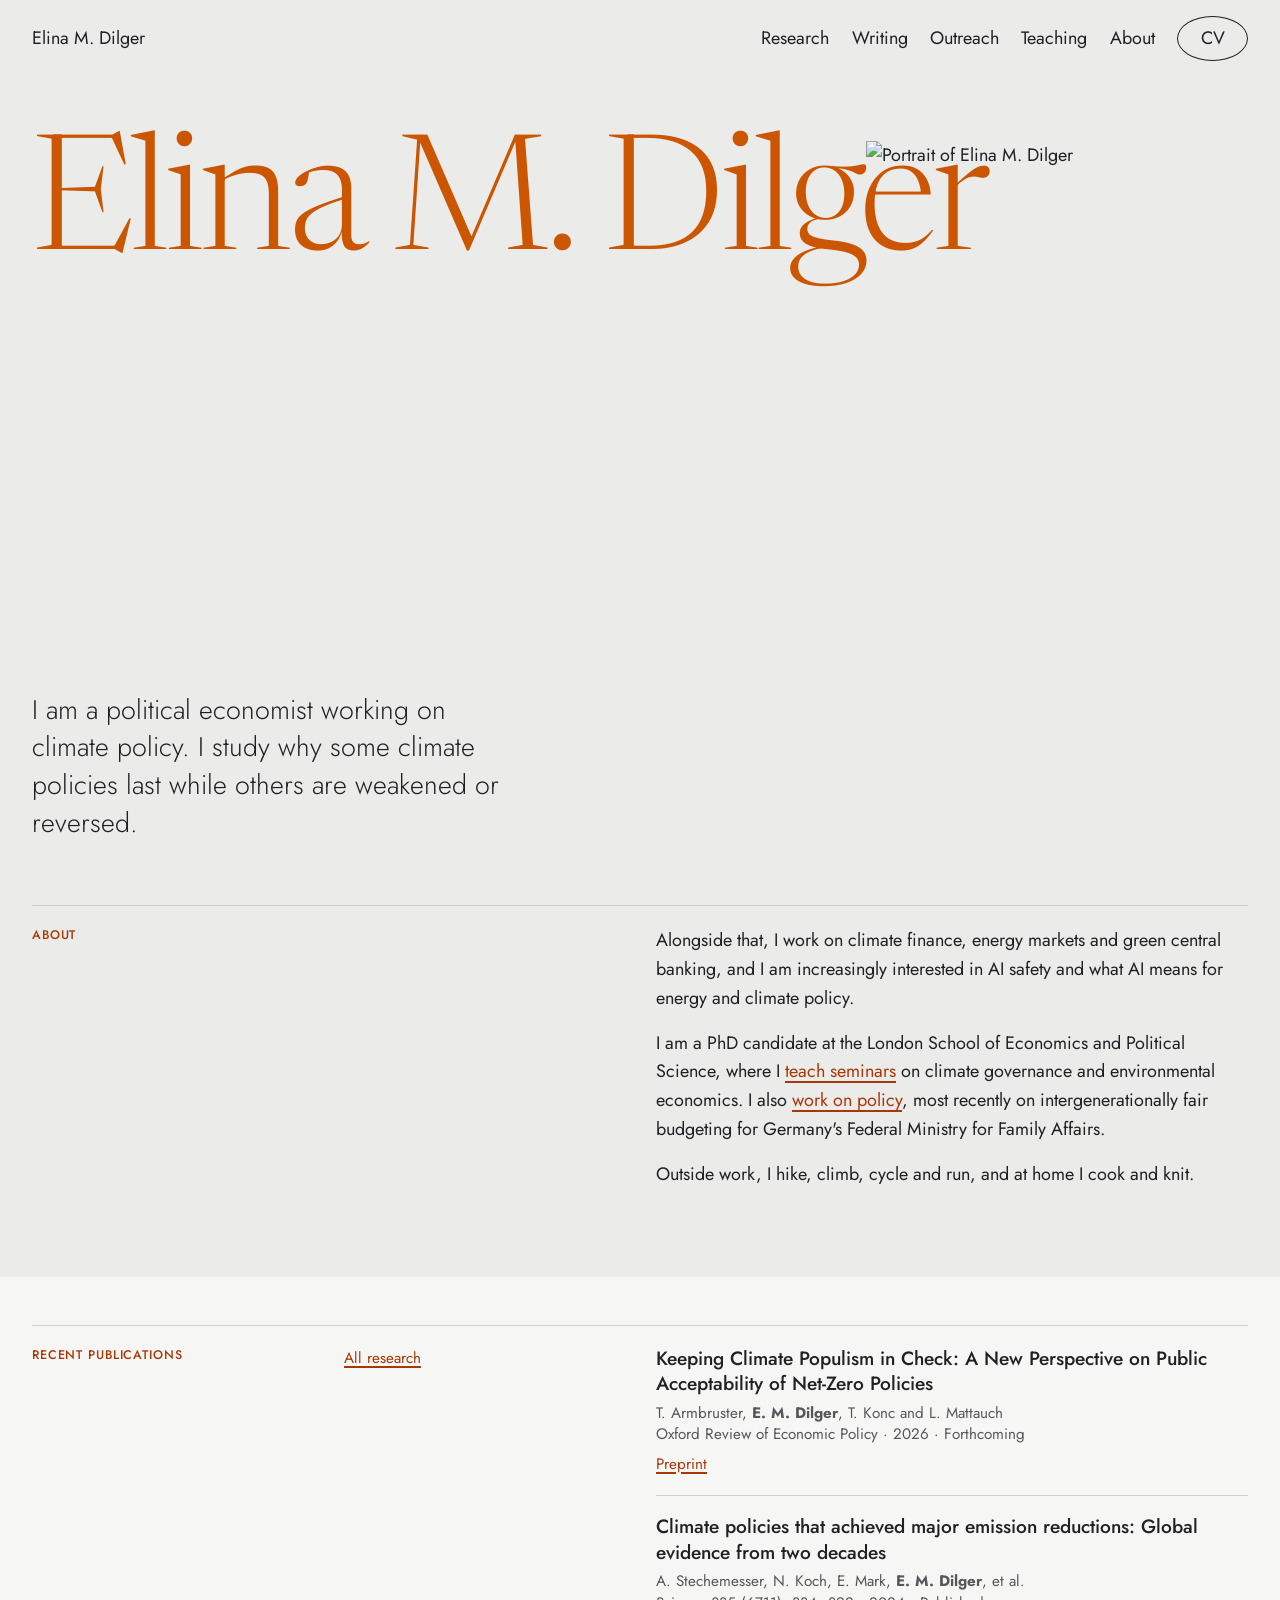
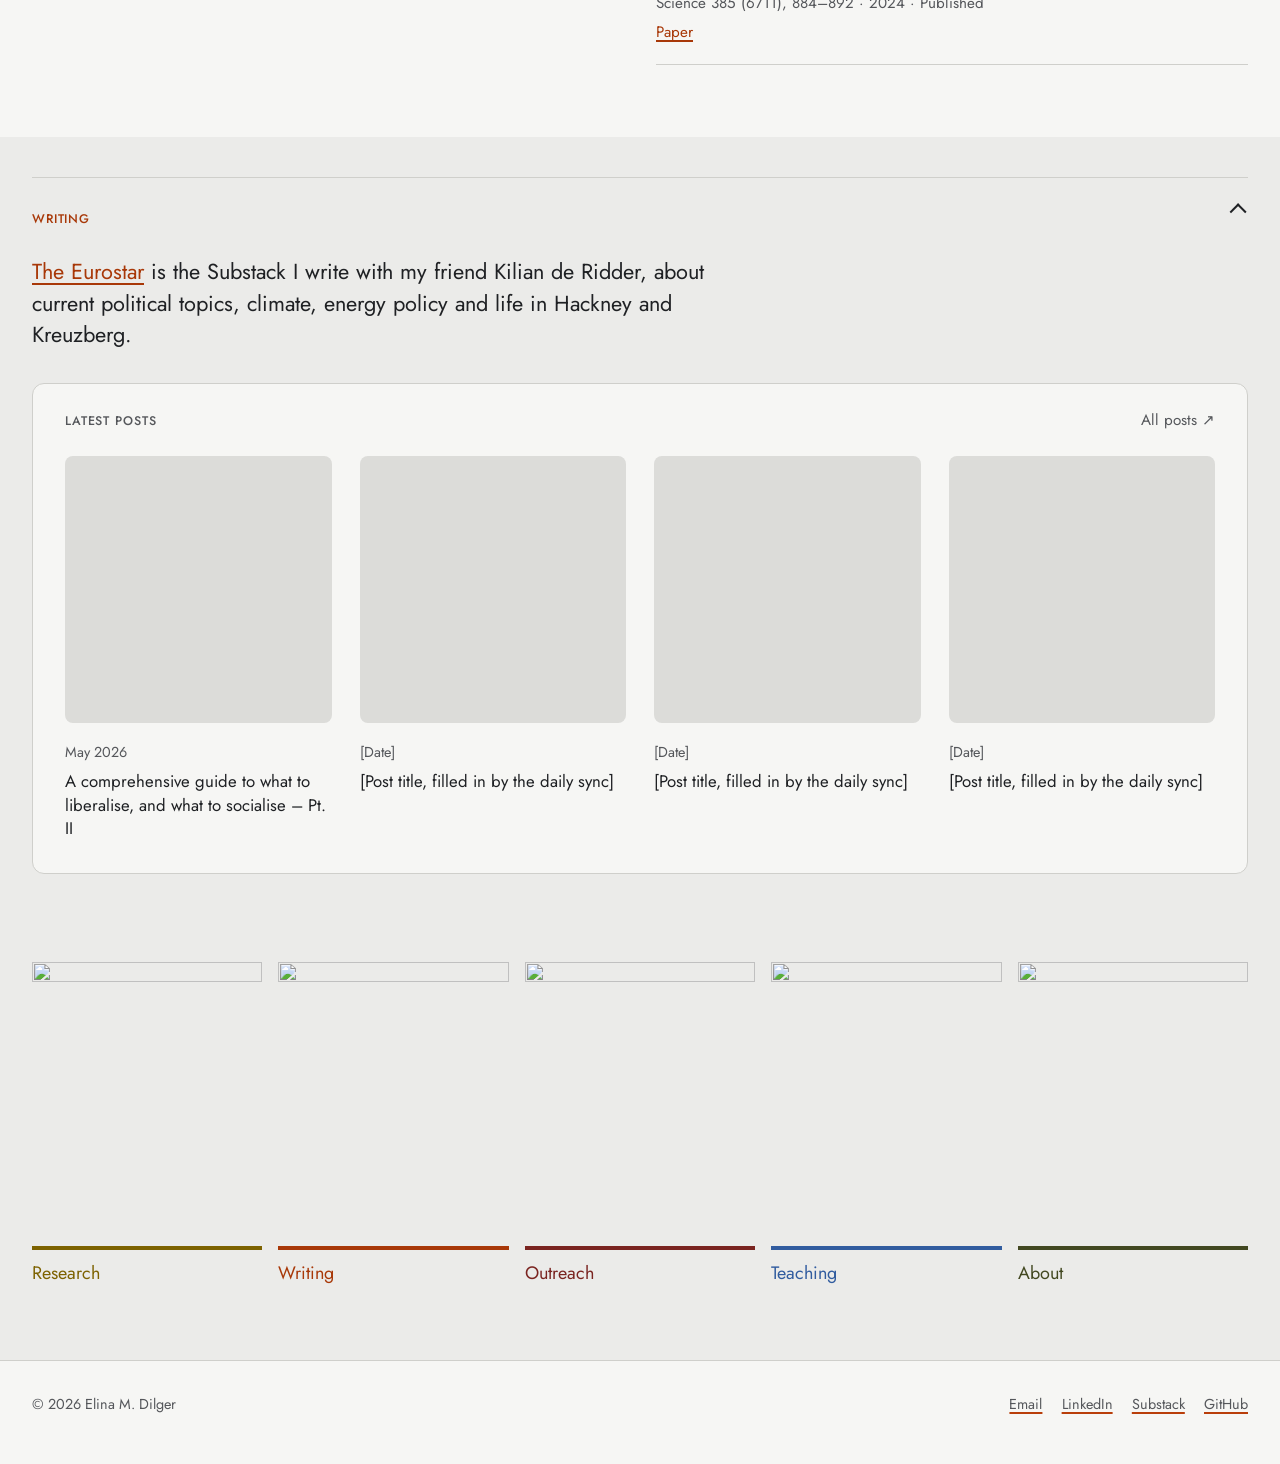
==== index.html @ 394407a6 "Add files via upload" ====
<!doctype html>
<html lang="en">
<head>
<meta charset="utf-8">
<meta name="viewport" content="width=device-width, initial-scale=1, viewport-fit=cover">
<title>Elina M. Dilger</title>
<meta name="description" content="Elina M. Dilger, political economist working on climate policy at the London School of Economics and Political Science.">
<!-- EDIT: if you get your own domain, put it in place of elinadilger.github.io below -->
<meta property="og:type" content="website">
<meta property="og:title" content="Elina M. Dilger">
<meta property="og:description" content="Elina M. Dilger, political economist working on climate policy at the London School of Economics and Political Science.">
<meta property="og:image" content="https://elinadilger.github.io/img/og.jpg">
<meta name="twitter:card" content="summary_large_image">
<meta name="theme-color" content="#ebebe9">
<link rel="icon" href="favicon.svg" type="image/svg+xml">
<link rel="preconnect" href="https://fonts.googleapis.com">
<link rel="preconnect" href="https://fonts.gstatic.com" crossorigin>
<link href="https://fonts.googleapis.com/css2?family=Newsreader:opsz,wght@6..72,300..700&family=Jost:wght@300..500&display=swap" rel="stylesheet">
<link rel="stylesheet" href="style.css">
</head>
<body>
<a class="skip" href="#main-content">Skip to content</a>
<header class="top">
  <a href="index.html">Elina M. Dilger</a>
  <nav>
    <a href="research.html">Research</a>
    <a href="writing.html">Writing</a>
    <a href="outreach.html">Outreach</a>
    <a href="teaching.html">Teaching</a>
    <a href="about.html">About</a>
    <a class="pill" href="cv.pdf">CV</a>
  </nav>
</header>
<main class="home" id="main-content">
<section class="hero">
  <h1>Elina M. Dilger</h1>
  <img class="portrait" src="img/portrait.jpg" alt="Portrait of Elina M. Dilger">
  <!-- EDIT: your two-sentence intro is the text between <p class="lead"> and </p> -->
  <div class="intro">
    <p class="lead">I am a political economist working on climate policy. I study why some climate policies last while others are weakened or reversed.</p>
  </div>
</section>

<section class="row">
  <h2 class="label">About</h2>
  <!-- EDIT: your longer About text; one <p>...</p> per paragraph (name your supervisors here) -->
  <div class="more">
    <p>Alongside that, I work on climate finance, energy markets and green central banking, and I am increasingly interested in AI safety and what AI means for energy and climate policy.</p>
    <p>I am a PhD candidate at the London School of Economics and Political Science, where I <a href="teaching.html">teach seminars</a> on climate governance and environmental economics. I also <a href="outreach.html">work on policy</a>, most recently on intergenerationally fair budgeting for Germany's Federal Ministry for Family Affairs.</p>
    <p>Outside work, I hike, climb, cycle and run, and at home I cook and knit.</p>
  </div>
</section>

<section class="band"><div class="row">
  <h2 class="label">Recent publications</h2>
  <p class="side"><a href="research.html">All research</a></p>
  <ul class="list pubs">
    <li><h3><a href="research.html#climate-populism">Keeping Climate Populism in Check: A New Perspective on Public Acceptability of Net-Zero Policies</a></h3><p>T. Armbruster, <b>E. M. Dilger</b>, T. Konc and L. Mattauch</p><p>Oxford Review of Economic Policy · 2026 · Forthcoming</p><a class="paper" href="https://doi.org/10.2139/ssrn.7200581">Preprint</a></li>
    <li><h3><a href="research.html#science-2024">Climate policies that achieved major emission reductions: Global evidence from two decades</a></h3><p>A. Stechemesser, N. Koch, E. Mark, <b>E. M. Dilger</b>, et al.</p><p>Science 385 (6711), 884–892 · 2024 · Published</p><a class="paper" href="https://doi.org/10.1126/science.adl6547">Paper</a></li>
  </ul>
</div></section>

<details class="fold" open>
  <summary>Writing</summary>
  <p class="fold-lead"><a href="https://theeurostar.substack.com/">The Eurostar</a> is the Substack I write with my friend Kilian de Ridder, about current political topics, climate, energy policy and life in Hackney and Kreuzberg.</p>
  <div class="card">
    <div class="card-head"><h3>Latest posts</h3><a href="https://theeurostar.substack.com/archive">All posts ↗</a></div>
    <div class="posts">
<!-- LATEST -->
<a class="post" href="https://theeurostar.substack.com/p/a-comprehensive-guide-to-what-to-283"><i class="noimg"></i><time>May 2026</time><strong>A comprehensive guide to what to liberalise, and what to socialise – Pt. II</strong></a>
<a class="post" href="https://theeurostar.substack.com/"><i class="noimg"></i><time>[Date]</time><strong>[Post title, filled in by the daily sync]</strong></a>
<a class="post" href="https://theeurostar.substack.com/"><i class="noimg"></i><time>[Date]</time><strong>[Post title, filled in by the daily sync]</strong></a>
<a class="post" href="https://theeurostar.substack.com/"><i class="noimg"></i><time>[Date]</time><strong>[Post title, filled in by the daily sync]</strong></a>
<!-- /LATEST -->
    </div>
  </div>
</details>

<nav class="tiles" aria-label="Pages">
  <a href="research.html" style="--c:var(--a-research)"><img src="img/t-research.jpg" alt=""><span>Research</span></a>
  <a href="writing.html" style="--c:var(--a-writing)"><img src="img/t-writing.jpg" alt=""><span>Writing</span></a>
  <a href="outreach.html" style="--c:var(--a-policy)"><img src="img/t-policy.jpg" alt=""><span>Outreach</span></a>
  <a href="teaching.html" style="--c:var(--a-teaching)"><img src="img/t-teaching.jpg" alt=""><span>Teaching</span></a>
  <a href="about.html" style="--c:var(--a-about)"><img src="img/t-about.jpg" alt=""><span>About</span></a>
</nav>
</main>
<footer>
  <span>© 2026 Elina M. Dilger</span>
  <span><a href="mailto:elina.dilger@philosophy-economics.de">Email</a><a href="https://www.linkedin.com/in/elinadilger">LinkedIn</a><a href="https://theeurostar.substack.com/">Substack</a><a href="https://github.com/elinadilger">GitHub</a></span>
</footer>
</body>
</html>
---- style.css ----
/* Light grey background and Jost for text (my additions); your palette colours mark links and pages.
   Newsreader is only used for your name and the page titles. */
:root{--bg:#ebebe9;--surface:#f6f6f4;--fg:#1f2124;--sub:#55575b;--line:#cfcfcb;--ph:#dcdcd9;--orange:#b93e0a;--orange-text:#a83808;--on-orange:#f6f6f4;
  --a-research:#7d6200;--a-writing:#a83808;--a-policy:#7a2420;--a-teaching:#315c9f;--a-about:#424821;--yellow:#f8efc4;
  --serif:"Newsreader",Georgia,"Times New Roman",serif;--sans:"Jost","Helvetica Neue",Helvetica,Arial,sans-serif;--tw:400;--lw:500;--g:clamp(1.25rem,3vw,2rem);
  color-scheme:light;box-sizing:border-box;scroll-behavior:smooth;scroll-padding-top:env(safe-area-inset-top,0px);
  padding-top:env(safe-area-inset-top,0px);padding-bottom:env(safe-area-inset-bottom,0px)}
*,::before,::after{box-sizing:inherit}
body{margin:0;background:var(--bg);color:var(--fg);font:1.125rem/1.6 var(--sans);font-weight:var(--tw)}

a{color:inherit;text-decoration-color:var(--orange);text-decoration-thickness:2px;text-underline-offset:.2em}
a:hover{color:var(--orange-text)}
main a{color:var(--accent);text-decoration-color:currentColor}
main a:hover{color:var(--accent);text-decoration-thickness:3px}
a:focus-visible,summary:focus-visible{outline:2px solid currentColor;outline-offset:3px}
img{display:block;width:100%;height:auto}

/* Page colours: research and teaching blue, writing moss, outreach ruby, about orange */
main{--accent:var(--orange-text);--title:var(--orange)}
main.research{--accent:var(--a-research);--title:var(--a-research);--surface:var(--yellow)}
main.teaching{--accent:var(--a-teaching);--title:var(--a-teaching)}
main.writing{--accent:var(--a-writing);--title:var(--orange)}
main.about{--accent:var(--a-about);--title:var(--a-about)}
main.outreach{--accent:var(--a-policy);--title:var(--a-policy)}

/* Header */
.top{position:sticky;top:env(safe-area-inset-top,0px);z-index:9;display:flex;flex-wrap:wrap;justify-content:space-between;align-items:center;gap:.5rem 1.5rem;padding:1rem var(--g);background:var(--bg)}
.top a{text-decoration:none}
.top nav{display:flex;flex-wrap:wrap;align-items:center;gap:.4rem 1.4rem}
.top nav [aria-current]{text-decoration:underline;text-decoration-color:var(--orange);text-decoration-thickness:2px}
.pill{padding:.45rem 1.4rem;border:1px solid var(--fg);border-radius:50%}
.pill:hover{background:var(--orange-text);border-color:var(--orange-text);color:var(--on-orange)}

/* Home: your name in burnt orange, overlapping the portrait */
.hero{min-height:calc(100svh - 4.5rem);display:grid;grid-template-columns:1.35fr .65fr;grid-template-rows:auto 1fr;gap:0 2.5rem;padding:4rem var(--g) 3rem}
.hero h1{grid-area:1/1/2/3;position:relative;z-index:1;margin:0;color:#cc5500;font:300 clamp(3.2rem,12.5vw,12.5rem)/.88 var(--serif);letter-spacing:-.025em}
.portrait{grid-area:1/2/3/3;margin-top:0;height:max(22rem,calc(100svh - 16rem));object-fit:cover;object-position:50% 8%}
.intro{grid-area:2/1;align-self:end;max-width:30rem;padding-top:2.5rem}
.intro .lead{font-size:clamp(1.35rem,2.1vw,1.85rem);line-height:1.4}
.more{max-width:38rem}
.more p{margin:0 0 1rem}
.intro p{margin:0 0 1rem}
.lead{margin:0 0 1rem;font-size:clamp(1.2rem,1.7vw,1.45rem);font-weight:300;line-height:1.45}

/* Sub-pages: photo fading into the page, title in the page colour */
.banner{display:grid;margin-bottom:3rem}
.banner>*{grid-area:1/1}
.banner img{height:min(58vh,42vw);object-fit:cover;-webkit-mask-image:linear-gradient(#000 45%,transparent);mask-image:linear-gradient(#000 45%,transparent)}
.banner h1{align-self:end;margin:0 var(--g) -.1em;color:var(--title);font:300 clamp(3.5rem,12vw,11.5rem)/.9 var(--serif);letter-spacing:-.025em}

/* Rows: label | side note | content */
.row{display:grid;grid-template-columns:repeat(4,1fr);gap:1rem 2rem;margin:0 var(--g);padding:1.25rem 0 4.5rem;border-top:1px solid var(--line)}
.row>.lead,.row>:last-child{grid-column:3/-1}
.row>.wide{grid-column:1/-1}
.label,.card-head h3,.fold>summary{margin:0;color:var(--accent);font:var(--lw) .78rem/1.5 var(--sans);letter-spacing:.07em;text-transform:uppercase}
.side{margin:0;font-size:.95rem}
.side p{margin:0 0 1rem}
.meta{color:var(--sub);font:var(--tw) .95rem/1.5 var(--sans)}

/* Lists and the accordion */
.list{margin:0;padding:0;list-style:none}
.list li,summary{display:flex;flex-wrap:wrap;align-items:baseline;gap:.2rem 1rem;padding:1rem 0;font-size:1.15rem;line-height:1.4}
.list li{border-bottom:1px solid var(--line)}
.list li:first-child{padding-top:0}
.list .meta{margin-left:auto}
.stack li{display:block}
.stack .meta{display:block;margin:.35rem 0 0}
details{border-top:1px solid var(--line)}
details:last-of-type{border-bottom:1px solid var(--line)}
summary{cursor:pointer;list-style:none}
summary::-webkit-details-marker{display:none}
summary::after{content:"+";display:grid;place-items:center;width:1.7rem;height:1.7rem;margin-left:auto;border-radius:50%;background:var(--accent);color:var(--bg);font:400 1.15rem/1 var(--sans)}
details[open] summary::after{content:"−"}
details p{margin:0 0 1.5rem;max-width:38rem}

/* Substack posts (filled in by update_posts.py) */
.card{padding:1.5rem 2rem 2rem;border:1px solid var(--line);border-radius:12px;background:var(--surface)}
.card-head{display:flex;justify-content:space-between;align-items:baseline;gap:1rem;margin-bottom:1.5rem}
.card-head h3{color:var(--sub)}
.card-head a{color:var(--sub);text-decoration:none;font-size:.95rem}
.card-head a:hover{color:var(--fg)}
.posts{display:grid;grid-template-columns:repeat(4,minmax(0,1fr));gap:2rem 1.75rem}
.post{display:block;text-decoration:none;color:var(--fg)!important}
.post img,.noimg{display:block;aspect-ratio:1;object-fit:cover;margin-bottom:.9rem;border-radius:8px;background:var(--ph)}
.post time{color:var(--sub);font-size:.9rem}
.post strong{display:block;margin-top:.25rem;font-size:1.05rem;font-weight:var(--tw);line-height:1.4}
.post:hover strong{text-decoration:underline;text-decoration-color:var(--orange);text-decoration-thickness:2px}

/* Collapsible section on the home page */
.fold{margin:0 var(--g) 3rem;padding-bottom:1rem;border-bottom:0!important}
.fold>summary{justify-content:space-between;padding:1.75rem 0}
.fold>summary::after{content:"";width:.6rem;height:.6rem;margin-right:.3rem;border:solid var(--fg);border-width:2px 2px 0 0;border-radius:0;background:none;transform:rotate(-45deg)}
.fold:not([open])>summary::after{transform:rotate(135deg)}
.fold-lead{margin:0 0 2rem!important;max-width:44rem!important;font-size:clamp(1.2rem,1.7vw,1.45rem);line-height:1.45}

/* Grey panels (formerly the coloured bands) */
.band{margin-bottom:2.5rem;padding-top:3rem;background:var(--surface)}

/* Fonts: Newsreader only for your name and page titles; Helvetica for everything else */

/* Picture rows */
.tiles{display:grid;grid-template-columns:repeat(5,1fr);gap:1rem;margin:0 var(--g);padding:1.5rem 0 4.5rem}
.tiles a{text-decoration:none;color:var(--c)}
.tiles img{aspect-ratio:4/5;object-fit:cover;margin-bottom:.6rem;border-bottom:4px solid var(--c)}
.tiles a:hover span{text-decoration:underline;text-decoration-thickness:2px}
.strip{display:grid;grid-template-columns:repeat(4,1fr);gap:1rem;padding-top:1rem}

footer{display:flex;flex-wrap:wrap;justify-content:space-between;gap:1rem;padding:2rem var(--g) 3rem;background:var(--surface);border-top:1px solid var(--line);color:var(--sub);font-size:.9rem}
footer a+a{margin-left:1.2rem}

@media (max-width:760px){
  .top{position:static}.top nav{gap:.3rem .9rem;font-size:.92rem}
  .hero{grid-template-columns:1fr}.hero h1,.portrait,.intro{grid-area:auto}.portrait{margin-top:1.5rem;height:auto}.hero{min-height:0;padding-top:2.5rem}
  .row{grid-template-columns:1fr}.row>.lead,.row>:last-child,.row>.wide{grid-column:auto}
  .tiles,.strip,.posts{grid-template-columns:1fr 1fr}.card{padding:1.25rem}.post strong{font-size:1.1rem}
  .banner img{height:45vh}
}
@media (prefers-reduced-motion:reduce){:root{scroll-behavior:auto}}

/* Publications, laid out like an academic site: title, authors, venue · year · status, link */
.pubs li{display:block;padding:1.1rem 0 1.25rem}
.pubs h3{margin:0 0 .35rem;font-size:1.2rem;font-weight:500;line-height:1.35}
.pubs h3 a{color:var(--fg);text-decoration:none}
.pubs h3 a:hover{text-decoration:underline;text-decoration-color:var(--accent)}
.pubs p{margin:0;color:var(--sub);font-size:.95rem}
.pubs .paper{display:inline-block;margin-top:.5rem;font-size:.95rem}

/* Skip link for keyboard users, visible only when focused */
.skip{position:absolute;left:-999px;top:0}
.skip:focus{left:1rem;top:1rem;z-index:99;padding:.5rem 1rem;background:var(--surface);color:var(--fg)}
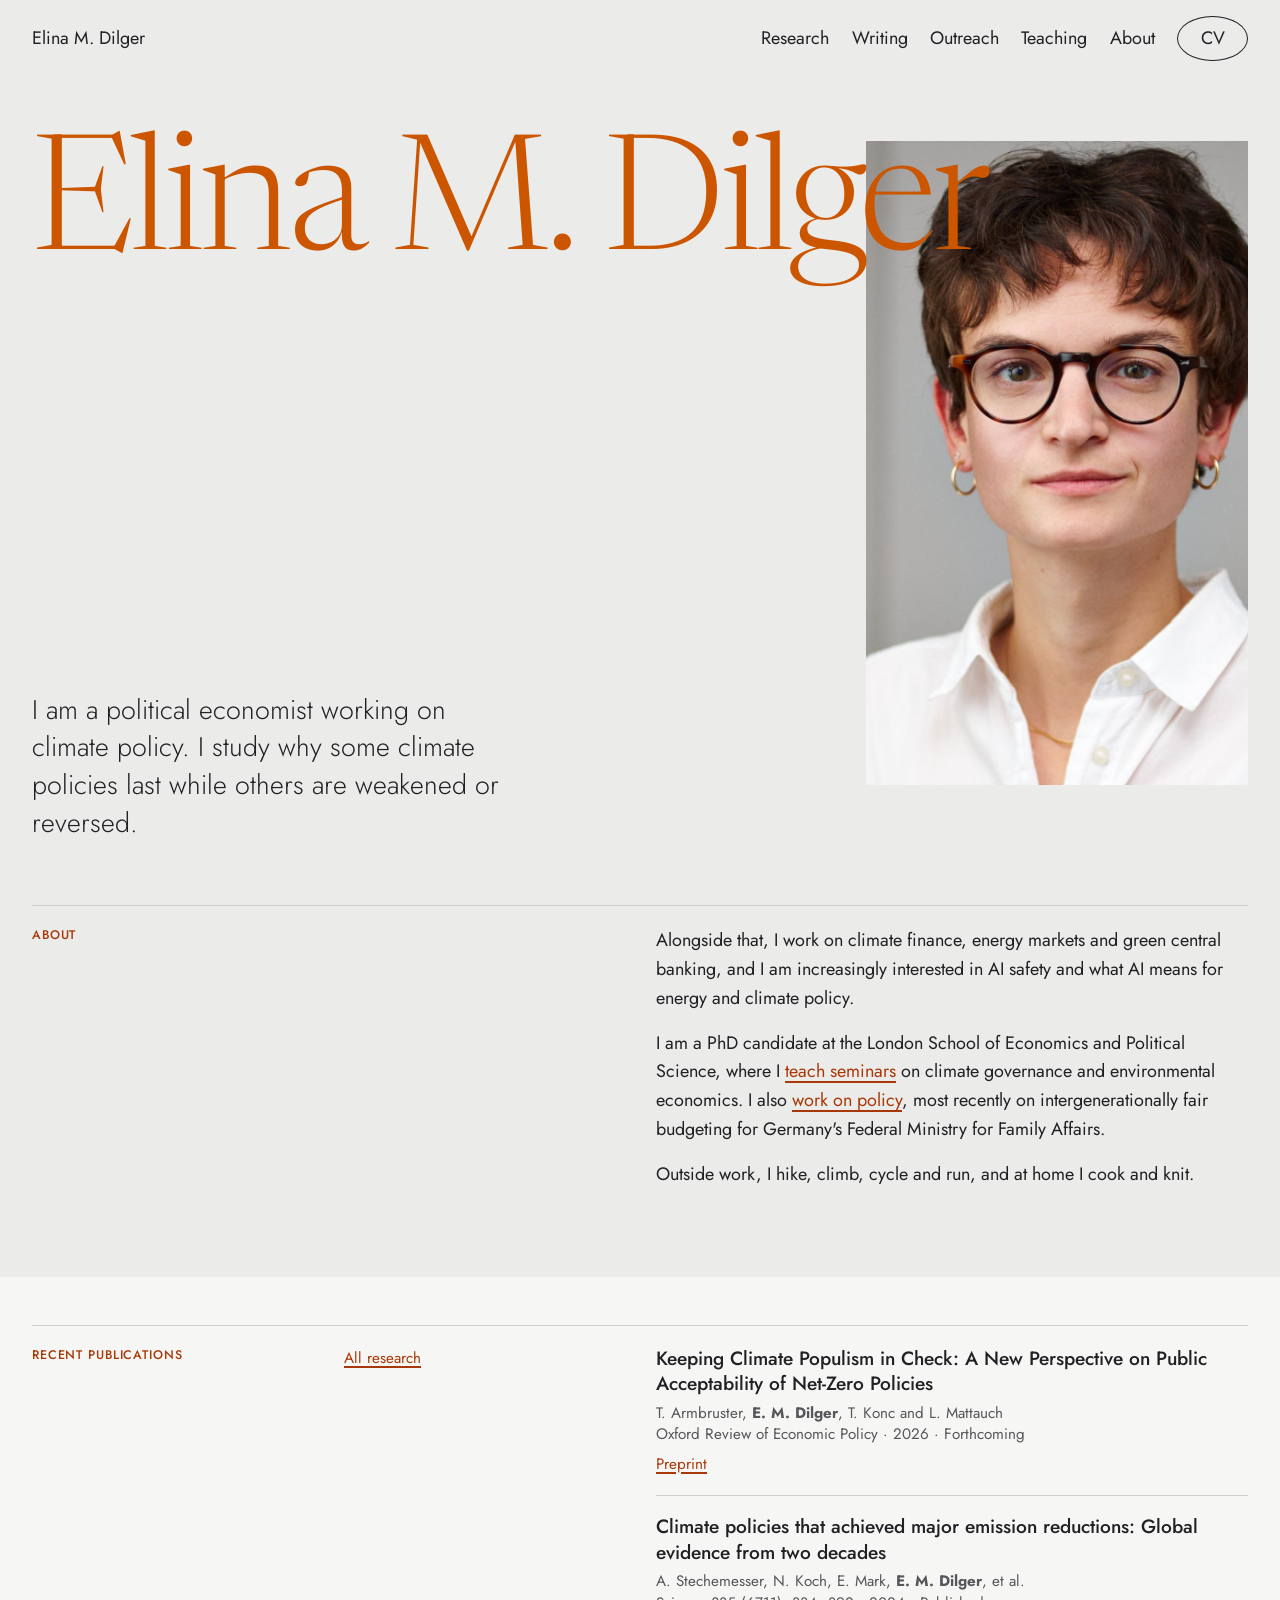
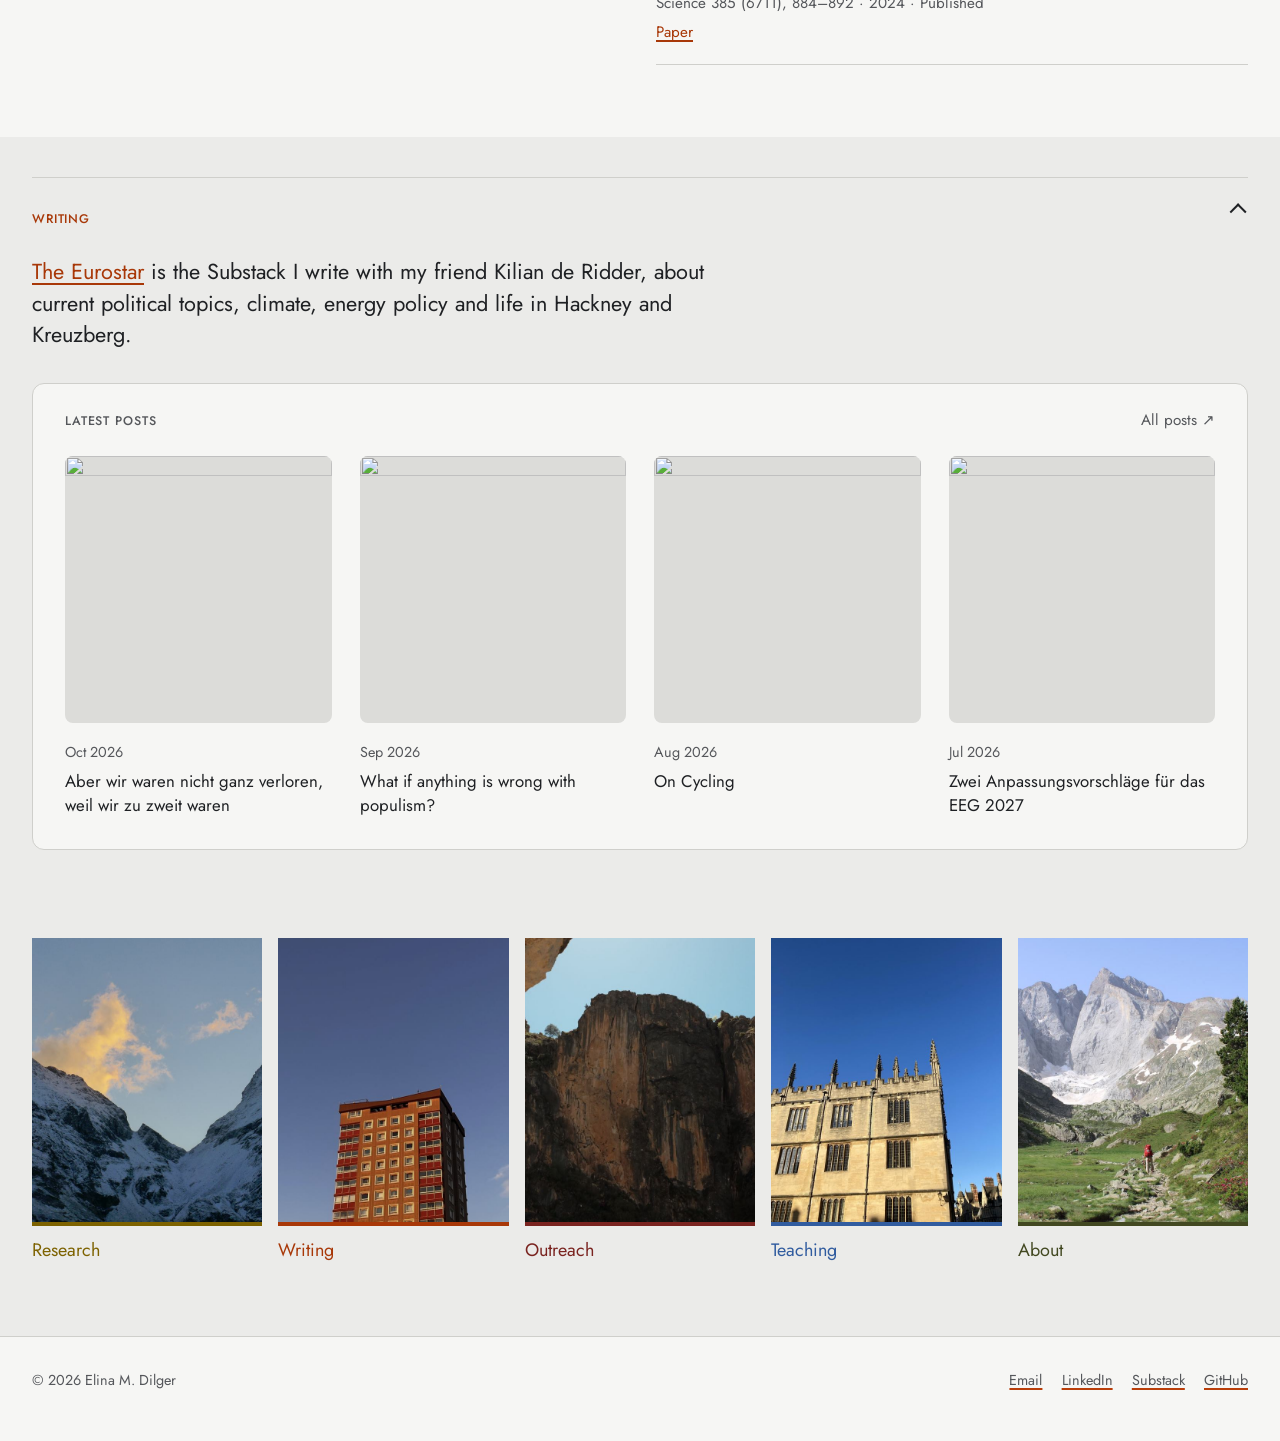
==== commit 00a8cf9f: "Sync Substack posts" ====
--- a/index.html
+++ b/index.html
@@ -67,10 +67,10 @@
     <div class="card-head"><h3>Latest posts</h3><a href="https://theeurostar.substack.com/archive">All posts ↗</a></div>
     <div class="posts">
 <!-- LATEST -->
-<a class="post" href="https://theeurostar.substack.com/p/a-comprehensive-guide-to-what-to-283"><i class="noimg"></i><time>May 2026</time><strong>A comprehensive guide to what to liberalise, and what to socialise – Pt. II</strong></a>
-<a class="post" href="https://theeurostar.substack.com/"><i class="noimg"></i><time>[Date]</time><strong>[Post title, filled in by the daily sync]</strong></a>
-<a class="post" href="https://theeurostar.substack.com/"><i class="noimg"></i><time>[Date]</time><strong>[Post title, filled in by the daily sync]</strong></a>
-<a class="post" href="https://theeurostar.substack.com/"><i class="noimg"></i><time>[Date]</time><strong>[Post title, filled in by the daily sync]</strong></a>
+<a class="post" href="https://theeurostar.substack.com/p/aber-wir-waren-nicht-ganz-verloren"><img src="https://substack-post-media.s3.amazonaws.com/public/images/51def312-199f-4d33-9142-0fa51198393d_538x432.png" alt="" loading="lazy"><time>Oct 2026</time><strong>Aber wir waren nicht ganz verloren, weil wir zu zweit waren</strong></a>
+<a class="post" href="https://theeurostar.substack.com/p/what-if-anything-is-wrong-with-populism"><img src="https://substackcdn.com/image/fetch/$s_!FF9q!,f_auto,q_auto:good,fl_progressive:steep/https%3A%2F%2Fsubstack-post-media.s3.amazonaws.com%2Fpublic%2Fimages%2Fa48814f5-ab0b-43dc-a00c-185fd877b3b2_2560x1440.jpeg" alt="" loading="lazy"><time>Sep 2026</time><strong>What if anything is wrong with populism?</strong></a>
+<a class="post" href="https://theeurostar.substack.com/p/on-cycling"><img src="https://substackcdn.com/image/fetch/$s_!begP!,f_auto,q_auto:good,fl_progressive:steep/https%3A%2F%2Fsubstack-post-media.s3.amazonaws.com%2Fpublic%2Fimages%2F392d78e0-2918-4a5f-857d-c446f0f12316_1939x1270.jpeg" alt="" loading="lazy"><time>Aug 2026</time><strong>On Cycling</strong></a>
+<a class="post" href="https://theeurostar.substack.com/p/zwei-anpassungsvorschlage-fur-das"><img src="https://substack-post-media.s3.amazonaws.com/public/images/2a2e6c26-b6bc-4889-8c1c-981942321c95_1280x853.jpeg" alt="" loading="lazy"><time>Jul 2026</time><strong>Zwei Anpassungsvorschläge für das EEG 2027</strong></a>
 <!-- /LATEST -->
     </div>
   </div>
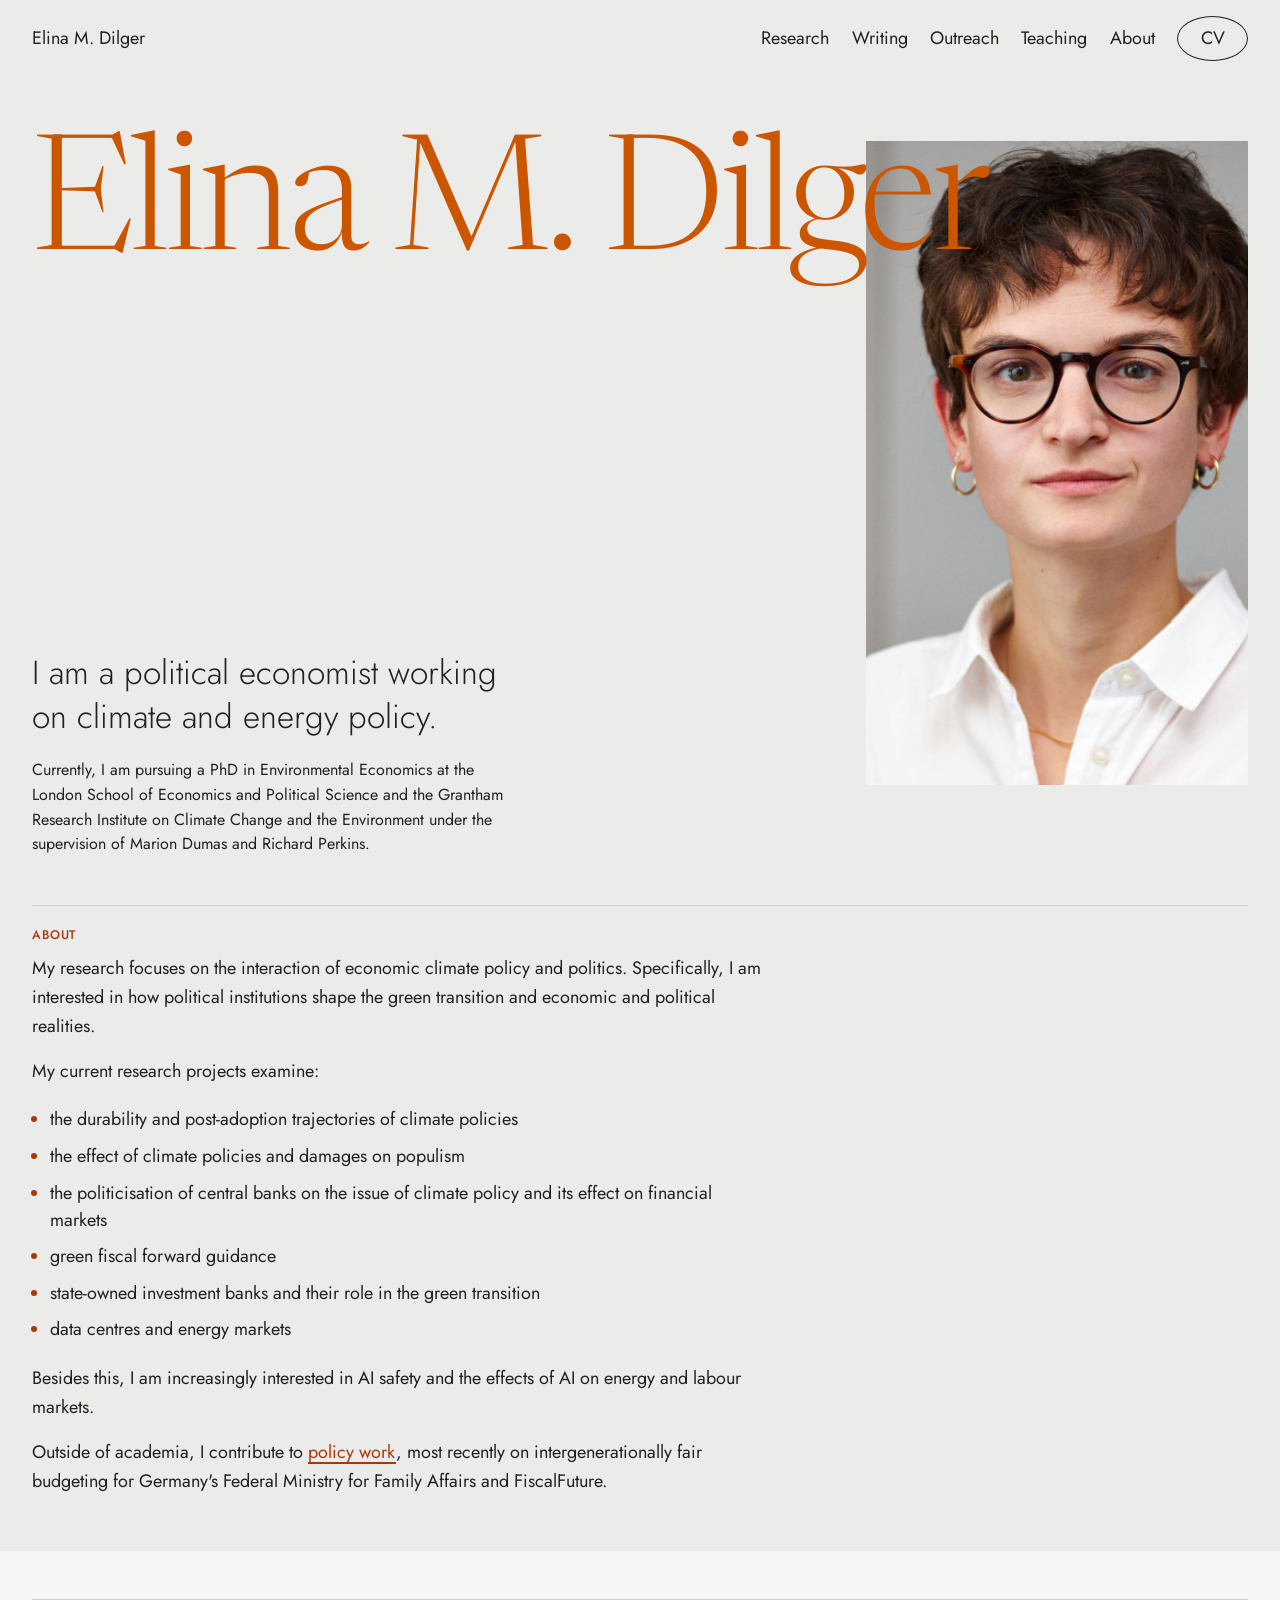
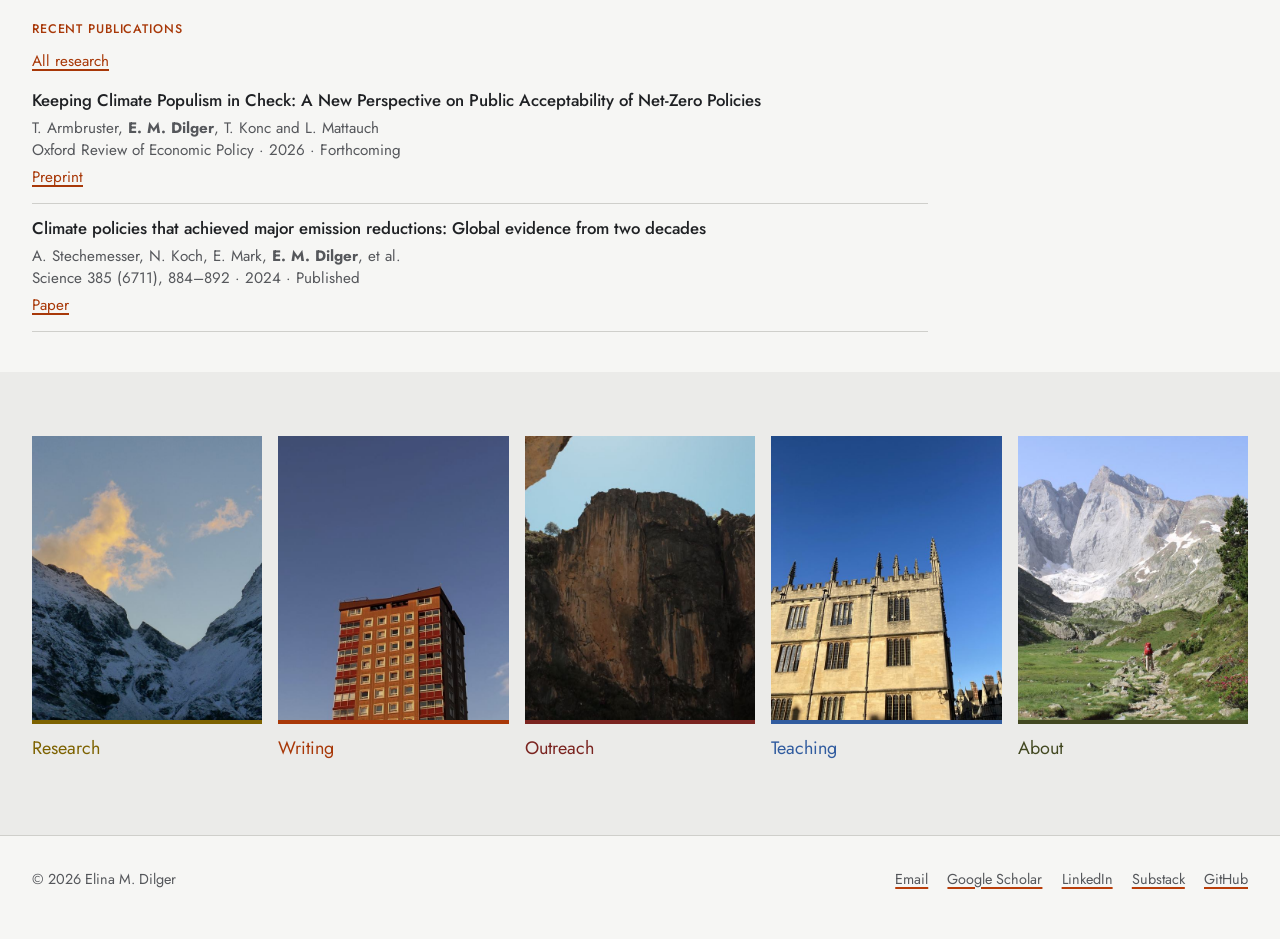
==== commit 960481a8: "Add files via upload" ====
--- a/index.html
+++ b/index.html
@@ -37,7 +37,8 @@
   <img class="portrait" src="img/portrait.jpg" alt="Portrait of Elina M. Dilger">
   <!-- EDIT: your two-sentence intro is the text between <p class="lead"> and </p> -->
   <div class="intro">
-    <p class="lead">I am a political economist working on climate policy. I study why some climate policies last while others are weakened or reversed.</p>
+    <p class="lead">I am a political economist working on climate and energy policy.</p>
+    <p class="small">Currently, I am pursuing a PhD in Environmental Economics at the London School of Economics and Political Science and the Grantham Research Institute on Climate Change and the Environment under the supervision of Marion Dumas and Richard Perkins.</p>
   </div>
 </section>
 
@@ -45,9 +46,18 @@
   <h2 class="label">About</h2>
   <!-- EDIT: your longer About text; one <p>...</p> per paragraph (name your supervisors here) -->
   <div class="more">
-    <p>Alongside that, I work on climate finance, energy markets and green central banking, and I am increasingly interested in AI safety and what AI means for energy and climate policy.</p>
-    <p>I am a PhD candidate at the London School of Economics and Political Science, where I <a href="teaching.html">teach seminars</a> on climate governance and environmental economics. I also <a href="outreach.html">work on policy</a>, most recently on intergenerationally fair budgeting for Germany's Federal Ministry for Family Affairs.</p>
-    <p>Outside work, I hike, climb, cycle and run, and at home I cook and knit.</p>
+    <p>My research focuses on the interaction of economic climate policy and politics. Specifically, I am interested in how political institutions shape the green transition and economic and political realities.</p>
+    <p>My current research projects examine:</p>
+    <ul class="bullets">
+      <li>the durability and post-adoption trajectories of climate policies</li>
+      <li>the effect of climate policies and damages on populism</li>
+      <li>the politicisation of central banks on the issue of climate policy and its effect on financial markets</li>
+      <li>green fiscal forward guidance</li>
+      <li>state-owned investment banks and their role in the green transition</li>
+      <li>data centres and energy markets</li>
+    </ul>
+    <p>Besides this, I am increasingly interested in AI safety and the effects of AI on energy and labour markets.</p>
+    <p>Outside of academia, I contribute to <a href="outreach.html">policy work</a>, most recently on intergenerationally fair budgeting for Germany's Federal Ministry for Family Affairs and FiscalFuture.</p>
   </div>
 </section>
 
@@ -55,26 +65,11 @@
   <h2 class="label">Recent publications</h2>
   <p class="side"><a href="research.html">All research</a></p>
   <ul class="list pubs">
-    <li><h3><a href="research.html#climate-populism">Keeping Climate Populism in Check: A New Perspective on Public Acceptability of Net-Zero Policies</a></h3><p>T. Armbruster, <b>E. M. Dilger</b>, T. Konc and L. Mattauch</p><p>Oxford Review of Economic Policy · 2026 · Forthcoming</p><a class="paper" href="https://doi.org/10.2139/ssrn.7200581">Preprint</a></li>
-    <li><h3><a href="research.html#science-2024">Climate policies that achieved major emission reductions: Global evidence from two decades</a></h3><p>A. Stechemesser, N. Koch, E. Mark, <b>E. M. Dilger</b>, et al.</p><p>Science 385 (6711), 884–892 · 2024 · Published</p><a class="paper" href="https://doi.org/10.1126/science.adl6547">Paper</a></li>
+    <li><h3>Keeping Climate Populism in Check: A New Perspective on Public Acceptability of Net-Zero Policies</h3><p>T. Armbruster, <b>E. M. Dilger</b>, T. Konc and L. Mattauch</p><p>Oxford Review of Economic Policy · 2026 · Forthcoming</p><a class="paper" href="https://doi.org/10.2139/ssrn.7200581">Preprint</a></li>
+    <li><h3>Climate policies that achieved major emission reductions: Global evidence from two decades</h3><p>A. Stechemesser, N. Koch, E. Mark, <b>E. M. Dilger</b>, et al.</p><p>Science 385 (6711), 884–892 · 2024 · Published</p><a class="paper" href="https://doi.org/10.1126/science.adl6547">Paper</a></li>
   </ul>
 </div></section>
 
-<details class="fold" open>
-  <summary>Writing</summary>
-  <p class="fold-lead"><a href="https://theeurostar.substack.com/">The Eurostar</a> is the Substack I write with my friend Kilian de Ridder, about current political topics, climate, energy policy and life in Hackney and Kreuzberg.</p>
-  <div class="card">
-    <div class="card-head"><h3>Latest posts</h3><a href="https://theeurostar.substack.com/archive">All posts ↗</a></div>
-    <div class="posts">
-<!-- LATEST -->
-<a class="post" href="https://theeurostar.substack.com/p/aber-wir-waren-nicht-ganz-verloren"><img src="https://substack-post-media.s3.amazonaws.com/public/images/51def312-199f-4d33-9142-0fa51198393d_538x432.png" alt="" loading="lazy"><time>Oct 2026</time><strong>Aber wir waren nicht ganz verloren, weil wir zu zweit waren</strong></a>
-<a class="post" href="https://theeurostar.substack.com/p/what-if-anything-is-wrong-with-populism"><img src="https://substackcdn.com/image/fetch/$s_!FF9q!,f_auto,q_auto:good,fl_progressive:steep/https%3A%2F%2Fsubstack-post-media.s3.amazonaws.com%2Fpublic%2Fimages%2Fa48814f5-ab0b-43dc-a00c-185fd877b3b2_2560x1440.jpeg" alt="" loading="lazy"><time>Sep 2026</time><strong>What if anything is wrong with populism?</strong></a>
-<a class="post" href="https://theeurostar.substack.com/p/on-cycling"><img src="https://substackcdn.com/image/fetch/$s_!begP!,f_auto,q_auto:good,fl_progressive:steep/https%3A%2F%2Fsubstack-post-media.s3.amazonaws.com%2Fpublic%2Fimages%2F392d78e0-2918-4a5f-857d-c446f0f12316_1939x1270.jpeg" alt="" loading="lazy"><time>Aug 2026</time><strong>On Cycling</strong></a>
-<a class="post" href="https://theeurostar.substack.com/p/zwei-anpassungsvorschlage-fur-das"><img src="https://substack-post-media.s3.amazonaws.com/public/images/2a2e6c26-b6bc-4889-8c1c-981942321c95_1280x853.jpeg" alt="" loading="lazy"><time>Jul 2026</time><strong>Zwei Anpassungsvorschläge für das EEG 2027</strong></a>
-<!-- /LATEST -->
-    </div>
-  </div>
-</details>
 
 <nav class="tiles" aria-label="Pages">
   <a href="research.html" style="--c:var(--a-research)"><img src="img/t-research.jpg" alt=""><span>Research</span></a>
@@ -86,7 +81,7 @@
 </main>
 <footer>
   <span>© 2026 Elina M. Dilger</span>
-  <span><a href="mailto:elina.dilger@philosophy-economics.de">Email</a><a href="https://www.linkedin.com/in/elinadilger">LinkedIn</a><a href="https://theeurostar.substack.com/">Substack</a><a href="https://github.com/elinadilger">GitHub</a></span>
+  <span><a href="mailto:e.m.dilger@lse.ac.uk">Email</a><a href="https://scholar.google.com/citations?user=KeBT8BgAAAAJ&amp;hl=en">Google Scholar</a><a href="https://www.linkedin.com/in/elinadilger">LinkedIn</a><a href="https://theeurostar.substack.com/">Substack</a><a href="https://github.com/elinadilger">GitHub</a></span>
 </footer>
 </body>
 </html>
--- a/style.css
+++ b/style.css
@@ -17,7 +17,7 @@
 
 /* Page colours: research and teaching blue, writing moss, outreach ruby, about orange */
 main{--accent:var(--orange-text);--title:var(--orange)}
-main.research{--accent:var(--a-research);--title:var(--a-research);--surface:var(--yellow)}
+main.research{--accent:var(--a-research);--title:var(--a-research)}
 main.teaching{--accent:var(--a-teaching);--title:var(--a-teaching)}
 main.writing{--accent:var(--a-writing);--title:var(--orange)}
 main.about{--accent:var(--a-about);--title:var(--a-about)}
@@ -36,22 +36,22 @@
 .hero h1{grid-area:1/1/2/3;position:relative;z-index:1;margin:0;color:#cc5500;font:300 clamp(3.2rem,12.5vw,12.5rem)/.88 var(--serif);letter-spacing:-.025em}
 .portrait{grid-area:1/2/3/3;margin-top:0;height:max(22rem,calc(100svh - 16rem));object-fit:cover;object-position:50% 8%}
 .intro{grid-area:2/1;align-self:end;max-width:30rem;padding-top:2.5rem}
-.intro .lead{font-size:clamp(1.35rem,2.1vw,1.85rem);line-height:1.4}
+.intro .lead{font-size:clamp(1.5rem,2.6vw,2.4rem);line-height:1.3}
 .more{max-width:38rem}
 .more p{margin:0 0 1rem}
 .intro p{margin:0 0 1rem}
 .lead{margin:0 0 1rem;font-size:clamp(1.2rem,1.7vw,1.45rem);font-weight:300;line-height:1.45}
 
 /* Sub-pages: photo fading into the page, title in the page colour */
-.banner{display:grid;margin-bottom:3rem}
+.banner{display:grid;margin-bottom:2rem}
 .banner>*{grid-area:1/1}
-.banner img{height:min(58vh,42vw);object-fit:cover;-webkit-mask-image:linear-gradient(#000 45%,transparent);mask-image:linear-gradient(#000 45%,transparent)}
-.banner h1{align-self:end;margin:0 var(--g) -.1em;color:var(--title);font:300 clamp(3.5rem,12vw,11.5rem)/.9 var(--serif);letter-spacing:-.025em}
+.banner img{height:min(44vh,32vw);object-fit:cover;-webkit-mask-image:linear-gradient(#000 45%,transparent);mask-image:linear-gradient(#000 45%,transparent)}
+.banner h1{align-self:end;margin:0 var(--g) -.1em;color:var(--title);font:300 clamp(3rem,9vw,8.5rem)/.9 var(--serif);letter-spacing:-.025em}
 
 /* Rows: label | side note | content */
-.row{display:grid;grid-template-columns:repeat(4,1fr);gap:1rem 2rem;margin:0 var(--g);padding:1.25rem 0 4.5rem;border-top:1px solid var(--line)}
-.row>.lead,.row>:last-child{grid-column:3/-1}
-.row>.wide{grid-column:1/-1}
+.row{display:grid;grid-template-columns:minmax(0,56rem);gap:.6rem;margin:0 var(--g);padding:1.25rem 0 2.5rem;border-top:1px solid var(--line);align-items:start}
+.row>*{grid-column:1}
+.row>.side{margin-bottom:.4rem}
 .label,.card-head h3,.fold>summary{margin:0;color:var(--accent);font:var(--lw) .78rem/1.5 var(--sans);letter-spacing:.07em;text-transform:uppercase}
 .side{margin:0;font-size:.95rem}
 .side p{margin:0 0 1rem}
@@ -59,7 +59,7 @@
 
 /* Lists and the accordion */
 .list{margin:0;padding:0;list-style:none}
-.list li,summary{display:flex;flex-wrap:wrap;align-items:baseline;gap:.2rem 1rem;padding:1rem 0;font-size:1.15rem;line-height:1.4}
+.list li,summary{display:flex;flex-wrap:wrap;align-items:baseline;gap:.2rem 1rem;padding:.65rem 0;font-size:1.02rem;line-height:1.45}
 .list li{border-bottom:1px solid var(--line)}
 .list li:first-child{padding-top:0}
 .list .meta{margin-left:auto}
@@ -111,20 +111,30 @@
 @media (max-width:760px){
   .top{position:static}.top nav{gap:.3rem .9rem;font-size:.92rem}
   .hero{grid-template-columns:1fr}.hero h1,.portrait,.intro{grid-area:auto}.portrait{margin-top:1.5rem;height:auto}.hero{min-height:0;padding-top:2.5rem}
-  .row{grid-template-columns:1fr}.row>.lead,.row>:last-child,.row>.wide{grid-column:auto}
+  
   .tiles,.strip,.posts{grid-template-columns:1fr 1fr}.card{padding:1.25rem}.post strong{font-size:1.1rem}
   .banner img{height:45vh}
 }
 @media (prefers-reduced-motion:reduce){:root{scroll-behavior:auto}}
 
 /* Publications, laid out like an academic site: title, authors, venue · year · status, link */
-.pubs li{display:block;padding:1.1rem 0 1.25rem}
-.pubs h3{margin:0 0 .35rem;font-size:1.2rem;font-weight:500;line-height:1.35}
-.pubs h3 a{color:var(--fg);text-decoration:none}
-.pubs h3 a:hover{text-decoration:underline;text-decoration-color:var(--accent)}
+.pubs li{display:block;padding:.8rem 0 .9rem}
+.pubs h3{margin:0 0 .25rem;font-size:1.05rem;font-weight:500;line-height:1.4}
 .pubs p{margin:0;color:var(--sub);font-size:.95rem}
-.pubs .paper{display:inline-block;margin-top:.5rem;font-size:.95rem}
+.pubs .paper{display:inline-block;margin-top:.35rem;font-size:.95rem}
 
 /* Skip link for keyboard users, visible only when focused */
 .skip{position:absolute;left:-999px;top:0}
 .skip:focus{left:1rem;top:1rem;z-index:99;padding:.5rem 1rem;background:var(--surface);color:var(--fg)}
+
+/* Bullet lists (Outreach, Teaching, About text) */
+.bullets{margin:0 0 1rem;padding-left:1.15rem}
+.bullets li{padding:.3rem 0;line-height:1.5}
+.bullets li::marker{color:var(--accent)}
+.bullets strong{font-weight:500}
+.bullets .meta{display:block}
+.more{max-width:46rem}
+details p{max-width:46rem}
+.intro .small{font-size:1rem;line-height:1.55;margin:1.25rem 0 0}
+details p{font-size:.92rem;line-height:1.55;color:var(--sub)}
+details p{margin:0 0 .75rem}details p:last-child{margin-bottom:1.25rem}
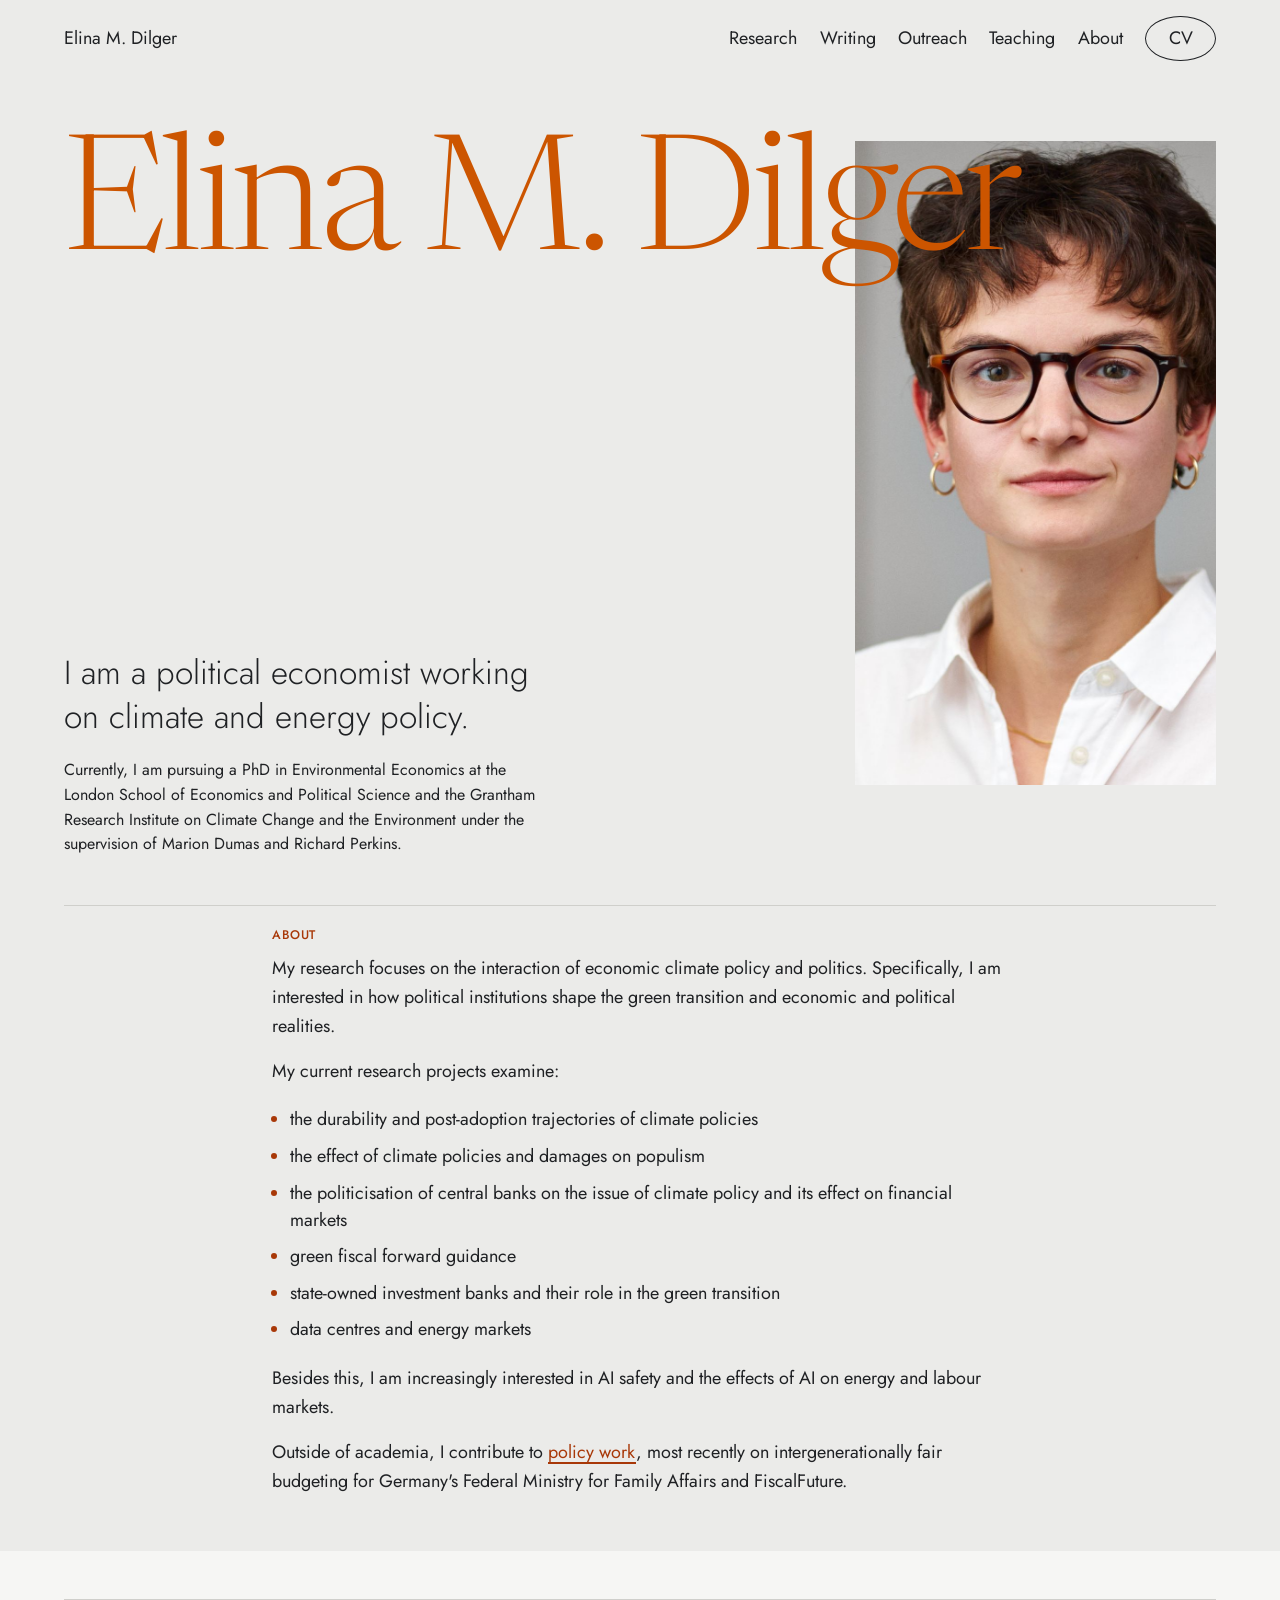
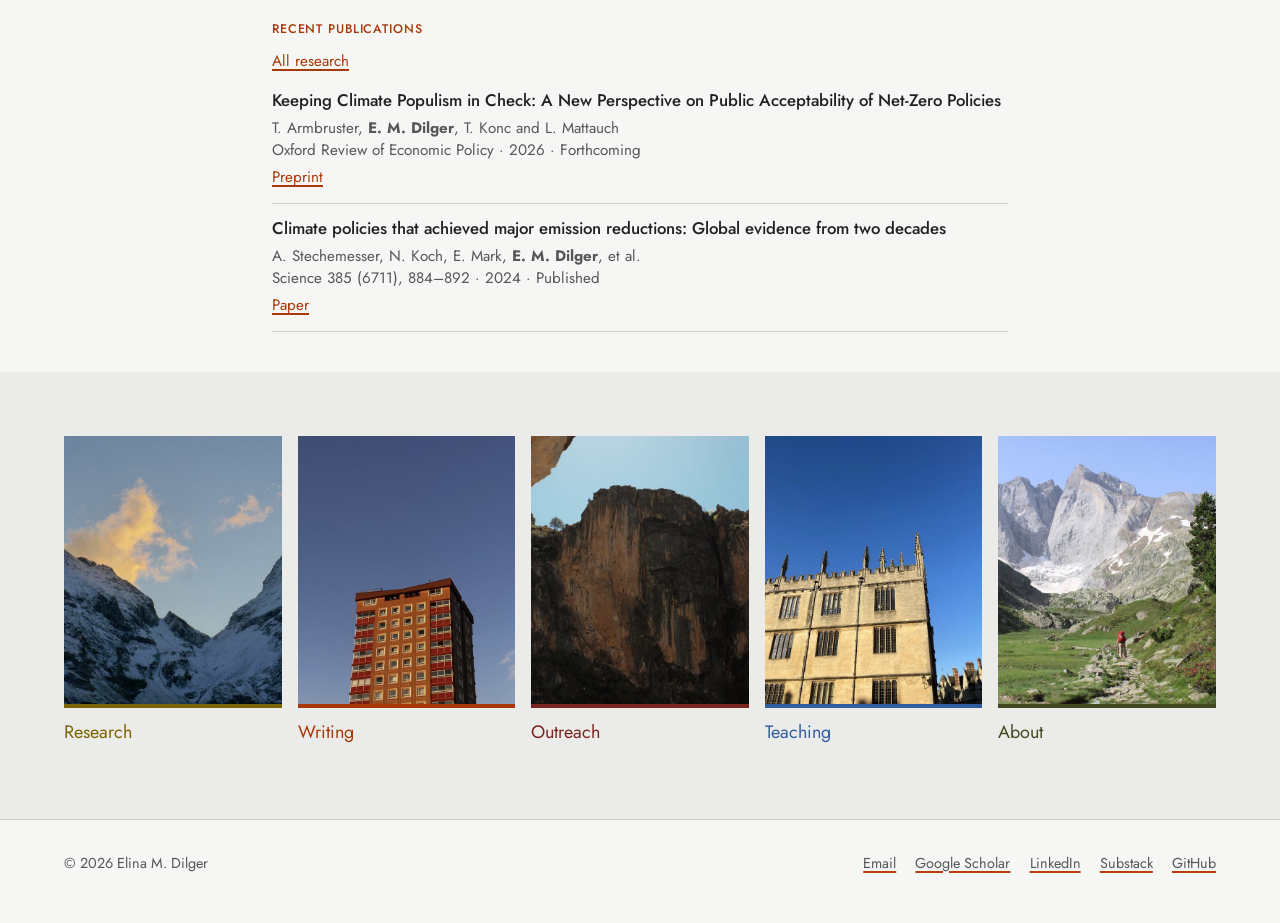
==== commit 5291143a: "Add files via upload" ====
--- a/index.html
+++ b/index.html
@@ -12,6 +12,7 @@
 <meta property="og:image" content="https://elinadilger.github.io/img/og.jpg">
 <meta name="twitter:card" content="summary_large_image">
 <meta name="theme-color" content="#ebebe9">
+<script type="application/ld+json">{"@context": "https://schema.org", "@type": "Person", "name": "Elina M. Dilger", "url": "https://elinadilger.github.io/", "image": "https://elinadilger.github.io/img/og.jpg", "jobTitle": "PhD candidate in Environmental Economics", "email": "mailto:e.m.dilger@lse.ac.uk", "affiliation": [{"@type": "CollegeOrUniversity", "name": "London School of Economics and Political Science"}, {"@type": "ResearchOrganization", "name": "Grantham Research Institute on Climate Change and the Environment"}], "alumniOf": [{"@type": "CollegeOrUniversity", "name": "University of Oxford"}, {"@type": "CollegeOrUniversity", "name": "University of Bayreuth"}], "knowsAbout": ["Climate policy", "Political economy", "Climate finance", "Energy markets", "Green central banking"], "sameAs": ["https://scholar.google.com/citations?user=KeBT8BgAAAAJ", "https://www.linkedin.com/in/elinadilger", "https://github.com/elinadilger", "https://theeurostar.substack.com/", "https://www.lse.ac.uk/people/elina-m.-dilger"]}</script>
 <link rel="icon" href="favicon.svg" type="image/svg+xml">
 <link rel="preconnect" href="https://fonts.googleapis.com">
 <link rel="preconnect" href="https://fonts.gstatic.com" crossorigin>
--- a/style.css
+++ b/style.css
@@ -1,6 +1,6 @@
 /* Light grey background and Jost for text (my additions); your palette colours mark links and pages.
    Newsreader is only used for your name and the page titles. */
-:root{--bg:#ebebe9;--surface:#f6f6f4;--fg:#1f2124;--sub:#55575b;--line:#cfcfcb;--ph:#dcdcd9;--orange:#b93e0a;--orange-text:#a83808;--on-orange:#f6f6f4;
+:root{--col:46rem;--wide:72rem;--edge:max(var(--g),calc((100% - var(--wide))/2));--bg:#ebebe9;--surface:#f6f6f4;--fg:#1f2124;--sub:#55575b;--line:#cfcfcb;--ph:#dcdcd9;--orange:#b93e0a;--orange-text:#a83808;--on-orange:#f6f6f4;
   --a-research:#7d6200;--a-writing:#a83808;--a-policy:#7a2420;--a-teaching:#315c9f;--a-about:#424821;--yellow:#f8efc4;
   --serif:"Newsreader",Georgia,"Times New Roman",serif;--sans:"Jost","Helvetica Neue",Helvetica,Arial,sans-serif;--tw:400;--lw:500;--g:clamp(1.25rem,3vw,2rem);
   color-scheme:light;box-sizing:border-box;scroll-behavior:smooth;scroll-padding-top:env(safe-area-inset-top,0px);
@@ -24,7 +24,7 @@
 main.outreach{--accent:var(--a-policy);--title:var(--a-policy)}
 
 /* Header */
-.top{position:sticky;top:env(safe-area-inset-top,0px);z-index:9;display:flex;flex-wrap:wrap;justify-content:space-between;align-items:center;gap:.5rem 1.5rem;padding:1rem var(--g);background:var(--bg)}
+.top{position:sticky;top:env(safe-area-inset-top,0px);z-index:9;display:flex;flex-wrap:wrap;justify-content:space-between;align-items:center;gap:.5rem 1.5rem;padding:1rem var(--edge);background:var(--bg)}
 .top a{text-decoration:none}
 .top nav{display:flex;flex-wrap:wrap;align-items:center;gap:.4rem 1.4rem}
 .top nav [aria-current]{text-decoration:underline;text-decoration-color:var(--orange);text-decoration-thickness:2px}
@@ -32,12 +32,11 @@
 .pill:hover{background:var(--orange-text);border-color:var(--orange-text);color:var(--on-orange)}
 
 /* Home: your name in burnt orange, overlapping the portrait */
-.hero{min-height:calc(100svh - 4.5rem);display:grid;grid-template-columns:1.35fr .65fr;grid-template-rows:auto 1fr;gap:0 2.5rem;padding:4rem var(--g) 3rem}
-.hero h1{grid-area:1/1/2/3;position:relative;z-index:1;margin:0;color:#cc5500;font:300 clamp(3.2rem,12.5vw,12.5rem)/.88 var(--serif);letter-spacing:-.025em}
+.hero{min-height:calc(100svh - 4.5rem);display:grid;grid-template-columns:1.35fr .65fr;grid-template-rows:auto 1fr;gap:0 2.5rem;padding:4rem var(--edge) 3rem}
+.hero h1{grid-area:1/1/2/3;position:relative;z-index:1;margin:0;color:#cc5500;font:300 clamp(3.2rem,12.5vw,10rem)/.88 var(--serif);letter-spacing:-.025em}
 .portrait{grid-area:1/2/3/3;margin-top:0;height:max(22rem,calc(100svh - 16rem));object-fit:cover;object-position:50% 8%}
 .intro{grid-area:2/1;align-self:end;max-width:30rem;padding-top:2.5rem}
 .intro .lead{font-size:clamp(1.5rem,2.6vw,2.4rem);line-height:1.3}
-.more{max-width:38rem}
 .more p{margin:0 0 1rem}
 .intro p{margin:0 0 1rem}
 .lead{margin:0 0 1rem;font-size:clamp(1.2rem,1.7vw,1.45rem);font-weight:300;line-height:1.45}
@@ -46,11 +45,12 @@
 .banner{display:grid;margin-bottom:2rem}
 .banner>*{grid-area:1/1}
 .banner img{height:min(44vh,32vw);object-fit:cover;-webkit-mask-image:linear-gradient(#000 45%,transparent);mask-image:linear-gradient(#000 45%,transparent)}
-.banner h1{align-self:end;margin:0 var(--g) -.1em;color:var(--title);font:300 clamp(3rem,9vw,8.5rem)/.9 var(--serif);letter-spacing:-.025em}
+.banner h1{align-self:end;width:min(100% - 2*var(--g),var(--col));margin:0 auto -.1em;color:var(--title);font:300 clamp(3rem,9vw,8.5rem)/.9 var(--serif);letter-spacing:-.025em}
 
 /* Rows: label | side note | content */
-.row{display:grid;grid-template-columns:minmax(0,56rem);gap:.6rem;margin:0 var(--g);padding:1.25rem 0 2.5rem;border-top:1px solid var(--line);align-items:start}
-.row>*{grid-column:1}
+.row{display:grid;grid-template-columns:1fr minmax(0,var(--col)) 1fr;gap:.6rem;width:min(100% - 2*var(--g),var(--wide));margin:0 auto;padding:1.25rem 0 2.5rem;border-top:1px solid var(--line);align-items:start}
+.row>*{grid-column:2}
+.row>.wide{grid-column:1/-1}
 .row>.side{margin-bottom:.4rem}
 .label,.card-head h3,.fold>summary{margin:0;color:var(--accent);font:var(--lw) .78rem/1.5 var(--sans);letter-spacing:.07em;text-transform:uppercase}
 .side{margin:0;font-size:.95rem}
@@ -71,7 +71,7 @@
 summary::-webkit-details-marker{display:none}
 summary::after{content:"+";display:grid;place-items:center;width:1.7rem;height:1.7rem;margin-left:auto;border-radius:50%;background:var(--accent);color:var(--bg);font:400 1.15rem/1 var(--sans)}
 details[open] summary::after{content:"−"}
-details p{margin:0 0 1.5rem;max-width:38rem}
+details p{margin:0 0 1.5rem}
 
 /* Substack posts (filled in by update_posts.py) */
 .card{padding:1.5rem 2rem 2rem;border:1px solid var(--line);border-radius:12px;background:var(--surface)}
@@ -99,13 +99,13 @@
 /* Fonts: Newsreader only for your name and page titles; Helvetica for everything else */
 
 /* Picture rows */
-.tiles{display:grid;grid-template-columns:repeat(5,1fr);gap:1rem;margin:0 var(--g);padding:1.5rem 0 4.5rem}
+.tiles{display:grid;grid-template-columns:repeat(5,1fr);gap:1rem;width:min(100% - 2*var(--g),var(--wide));margin:0 auto;padding:1.5rem 0 4.5rem}
 .tiles a{text-decoration:none;color:var(--c)}
 .tiles img{aspect-ratio:4/5;object-fit:cover;margin-bottom:.6rem;border-bottom:4px solid var(--c)}
 .tiles a:hover span{text-decoration:underline;text-decoration-thickness:2px}
 .strip{display:grid;grid-template-columns:repeat(4,1fr);gap:1rem;padding-top:1rem}
 
-footer{display:flex;flex-wrap:wrap;justify-content:space-between;gap:1rem;padding:2rem var(--g) 3rem;background:var(--surface);border-top:1px solid var(--line);color:var(--sub);font-size:.9rem}
+footer{display:flex;flex-wrap:wrap;justify-content:space-between;gap:1rem;padding:2rem var(--edge) 3rem;background:var(--surface);border-top:1px solid var(--line);color:var(--sub);font-size:.9rem}
 footer a+a{margin-left:1.2rem}
 
 @media (max-width:760px){
@@ -133,8 +133,7 @@
 .bullets li::marker{color:var(--accent)}
 .bullets strong{font-weight:500}
 .bullets .meta{display:block}
-.more{max-width:46rem}
-details p{max-width:46rem}
 .intro .small{font-size:1rem;line-height:1.55;margin:1.25rem 0 0}
 details p{font-size:.92rem;line-height:1.55;color:var(--sub)}
 details p{margin:0 0 .75rem}details p:last-child{margin-bottom:1.25rem}
+@media (max-width:760px){.row{grid-template-columns:minmax(0,1fr)}.row>*,.row>.wide{grid-column:1}}
